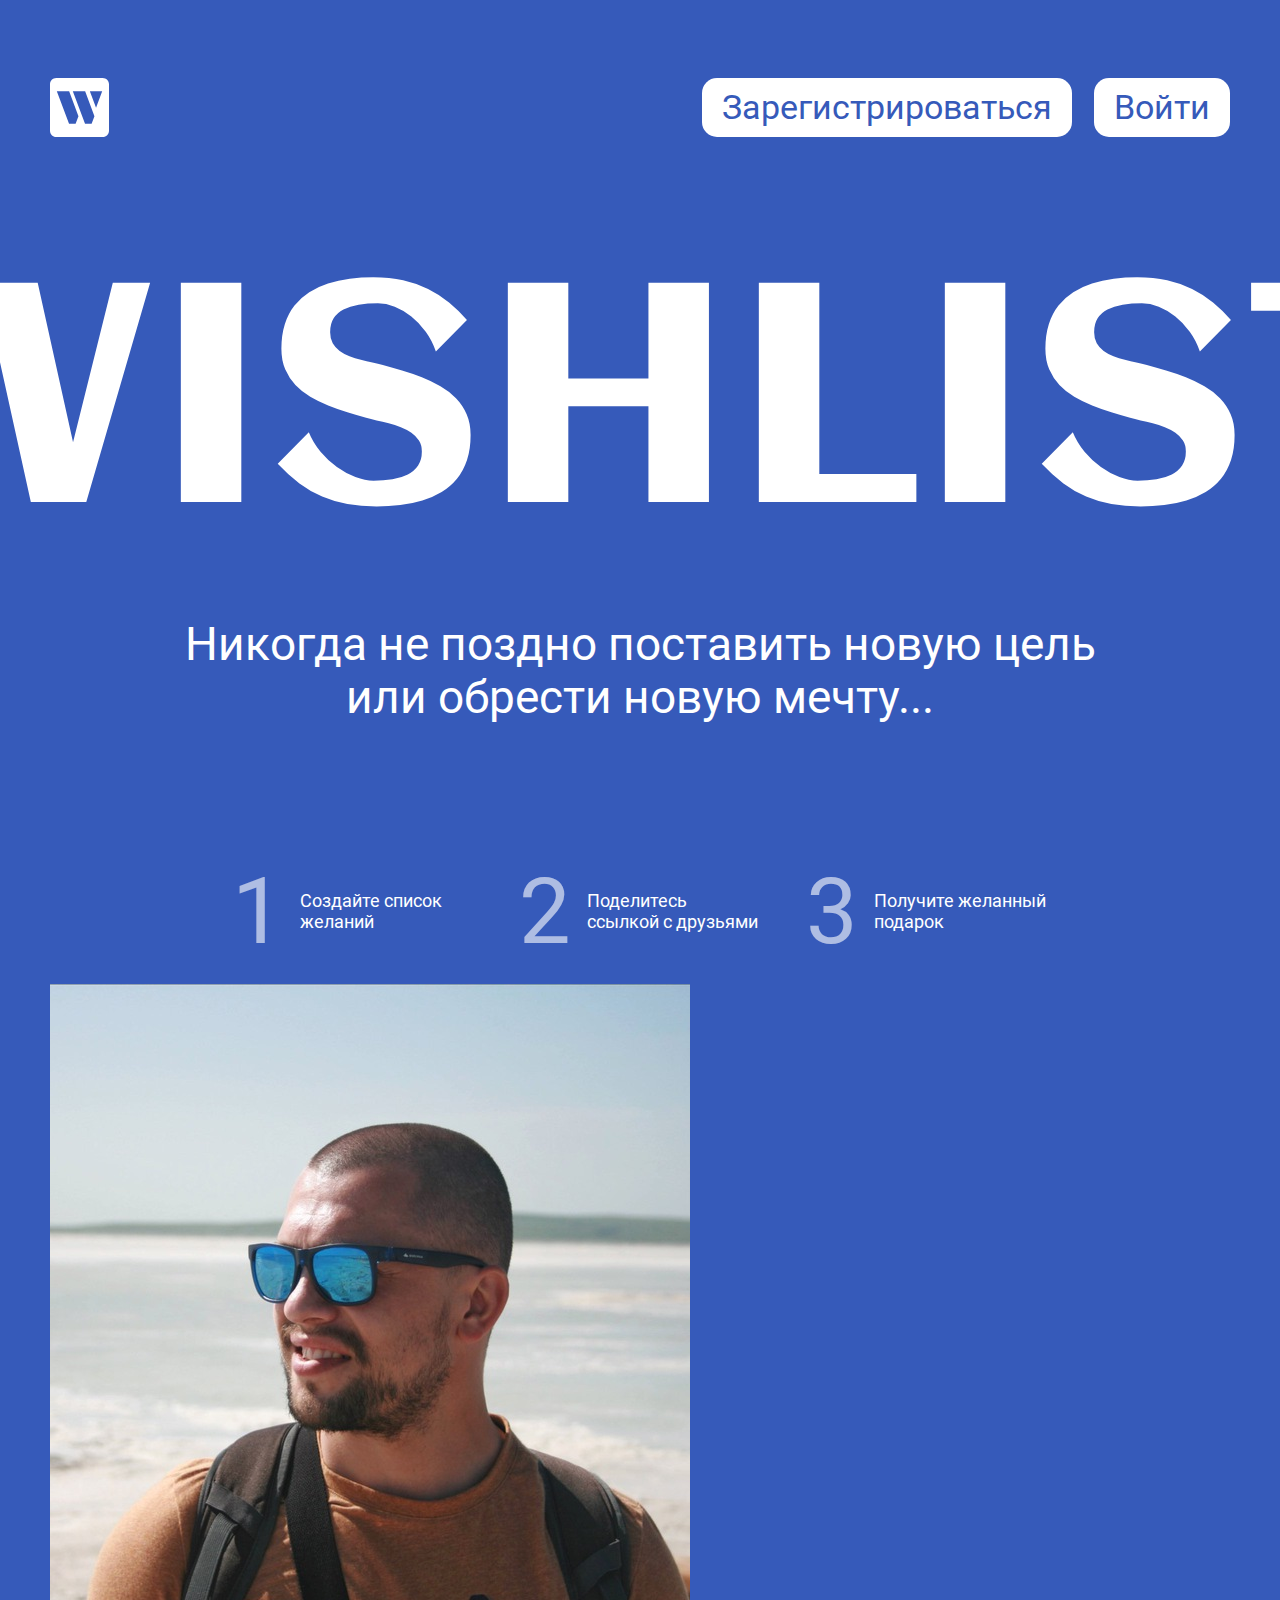
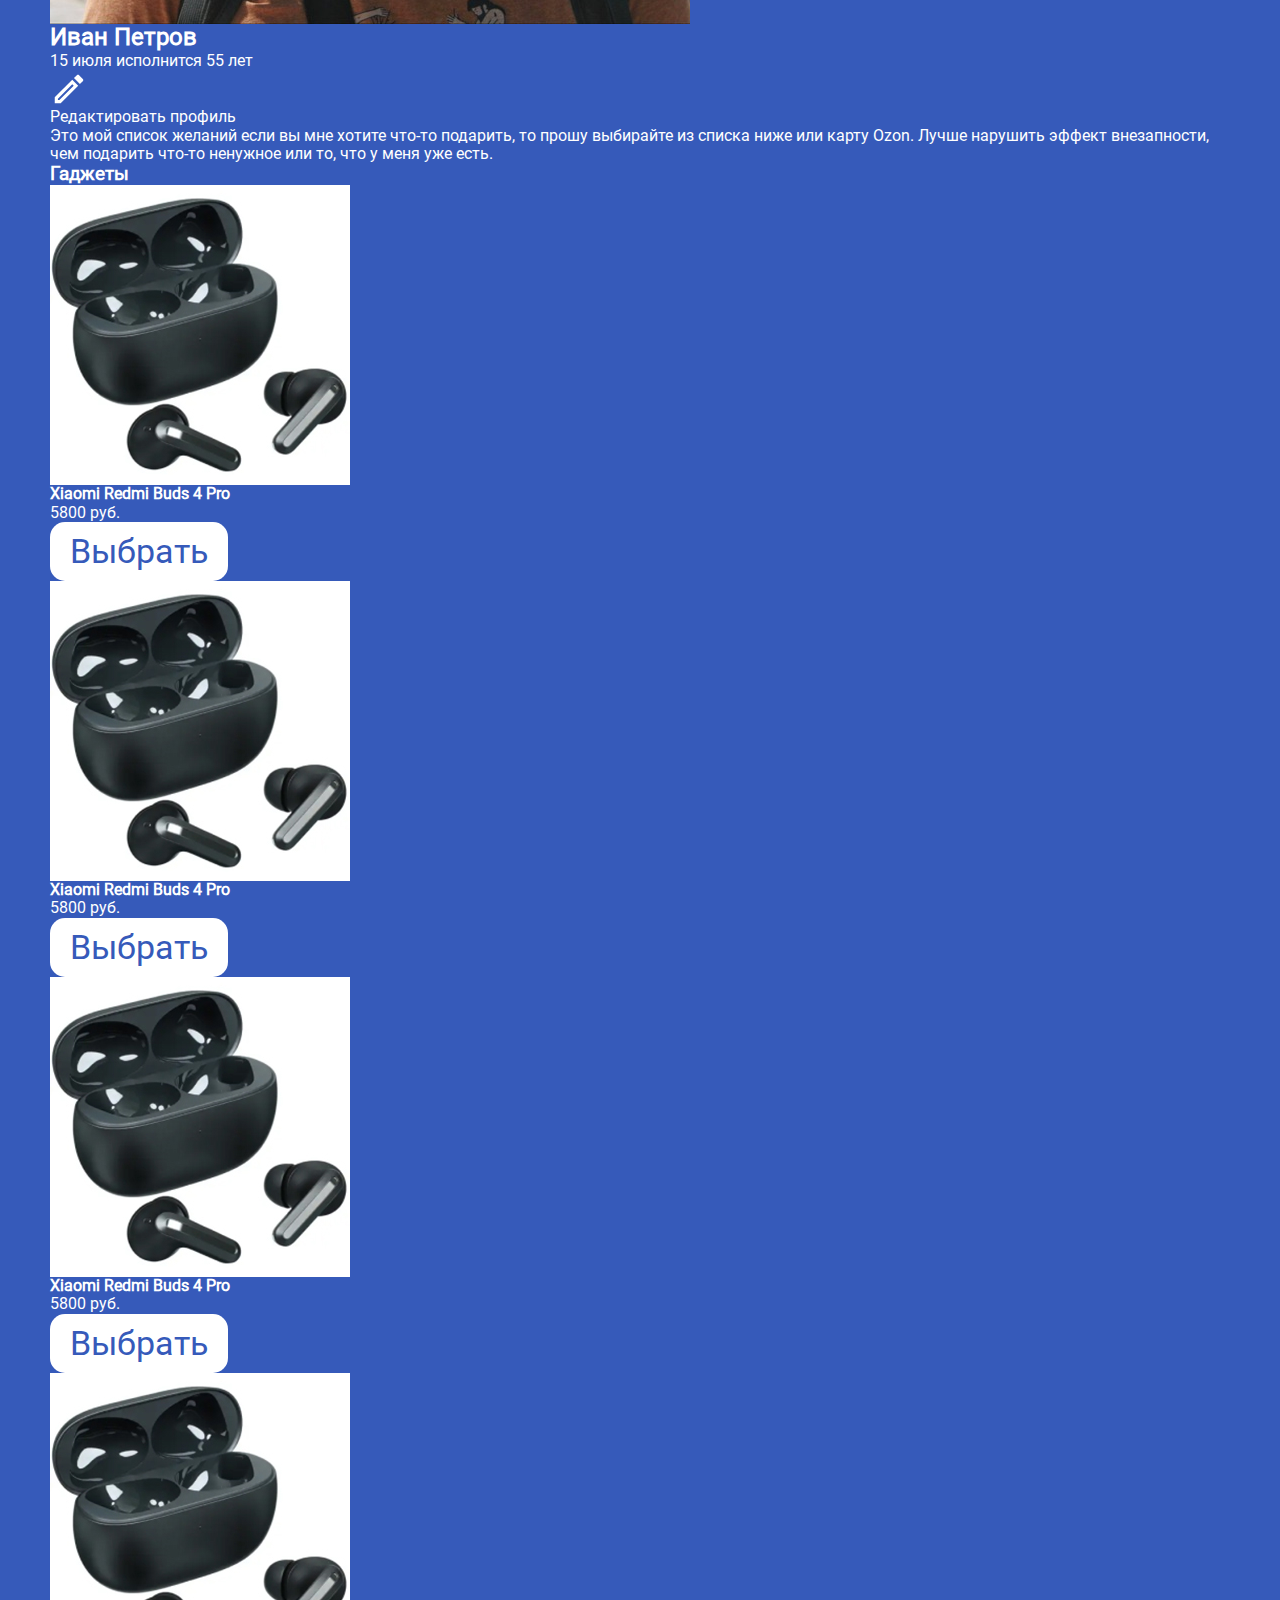
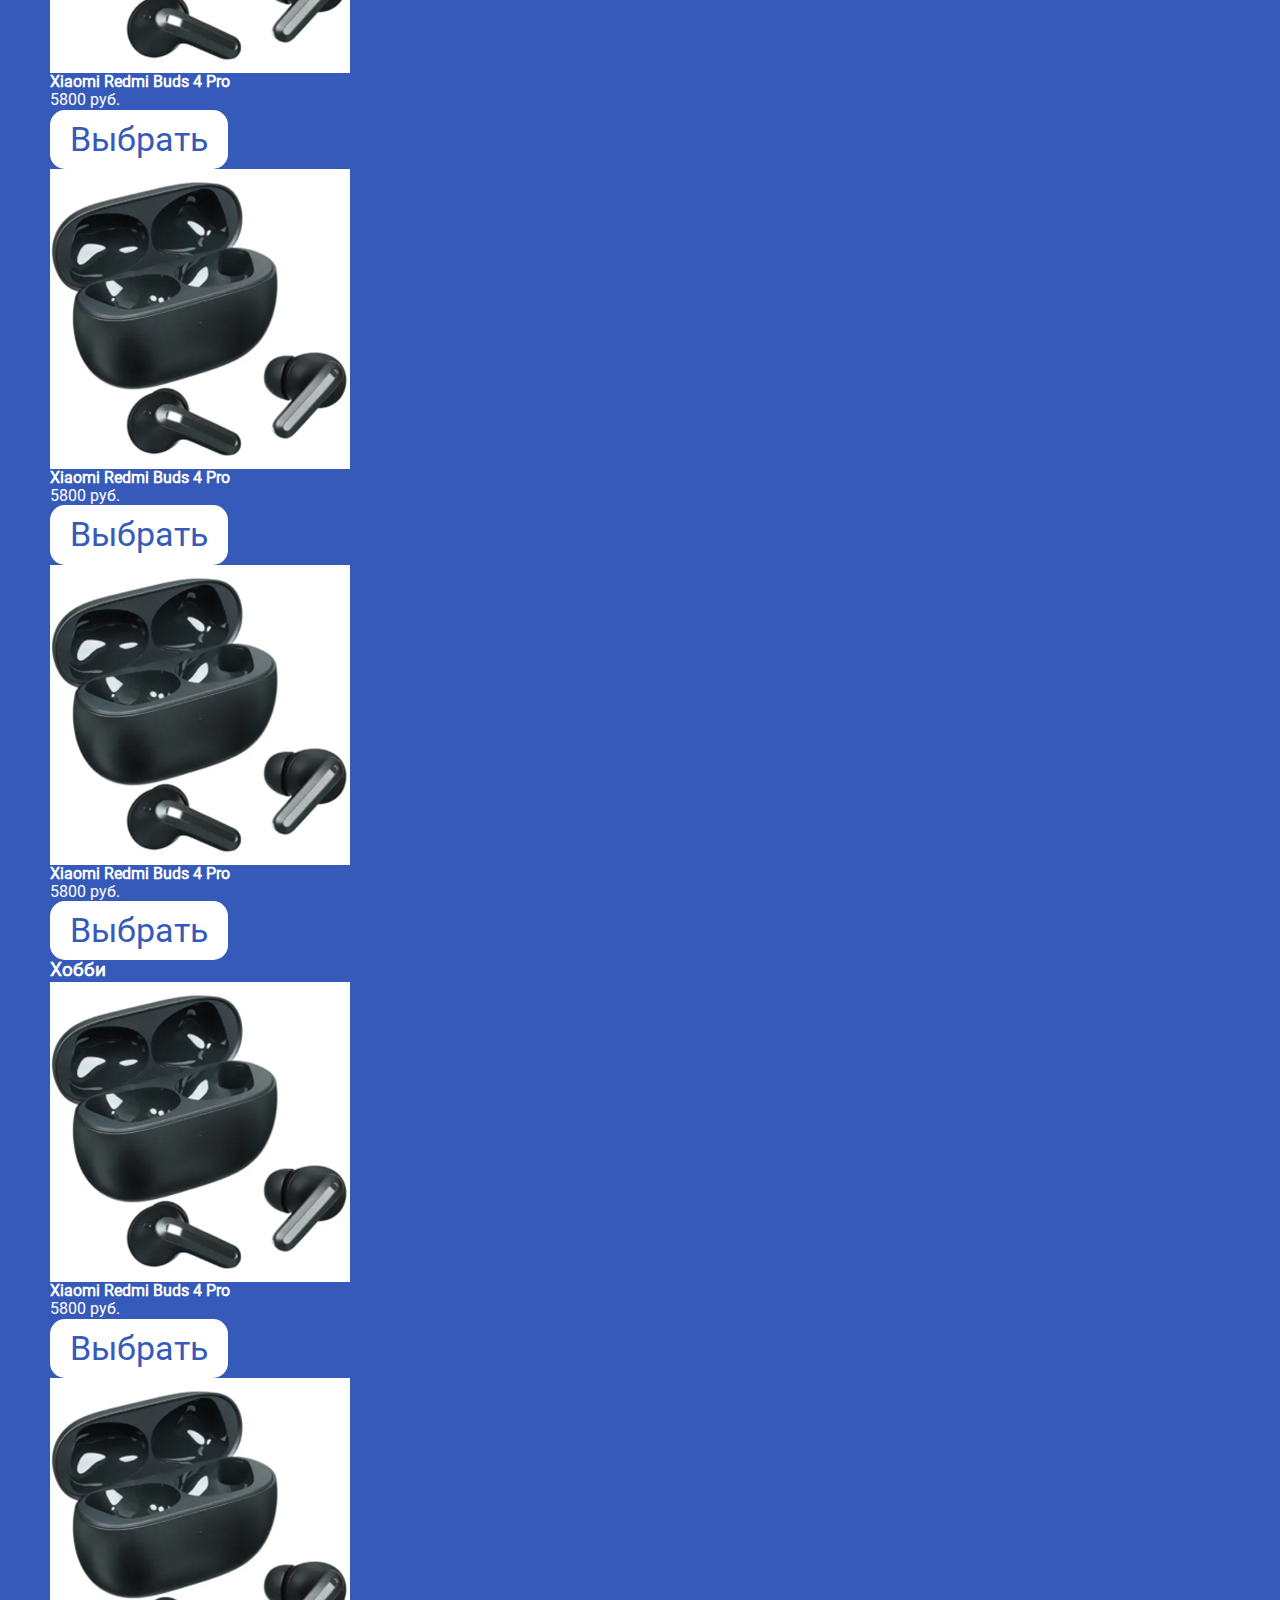
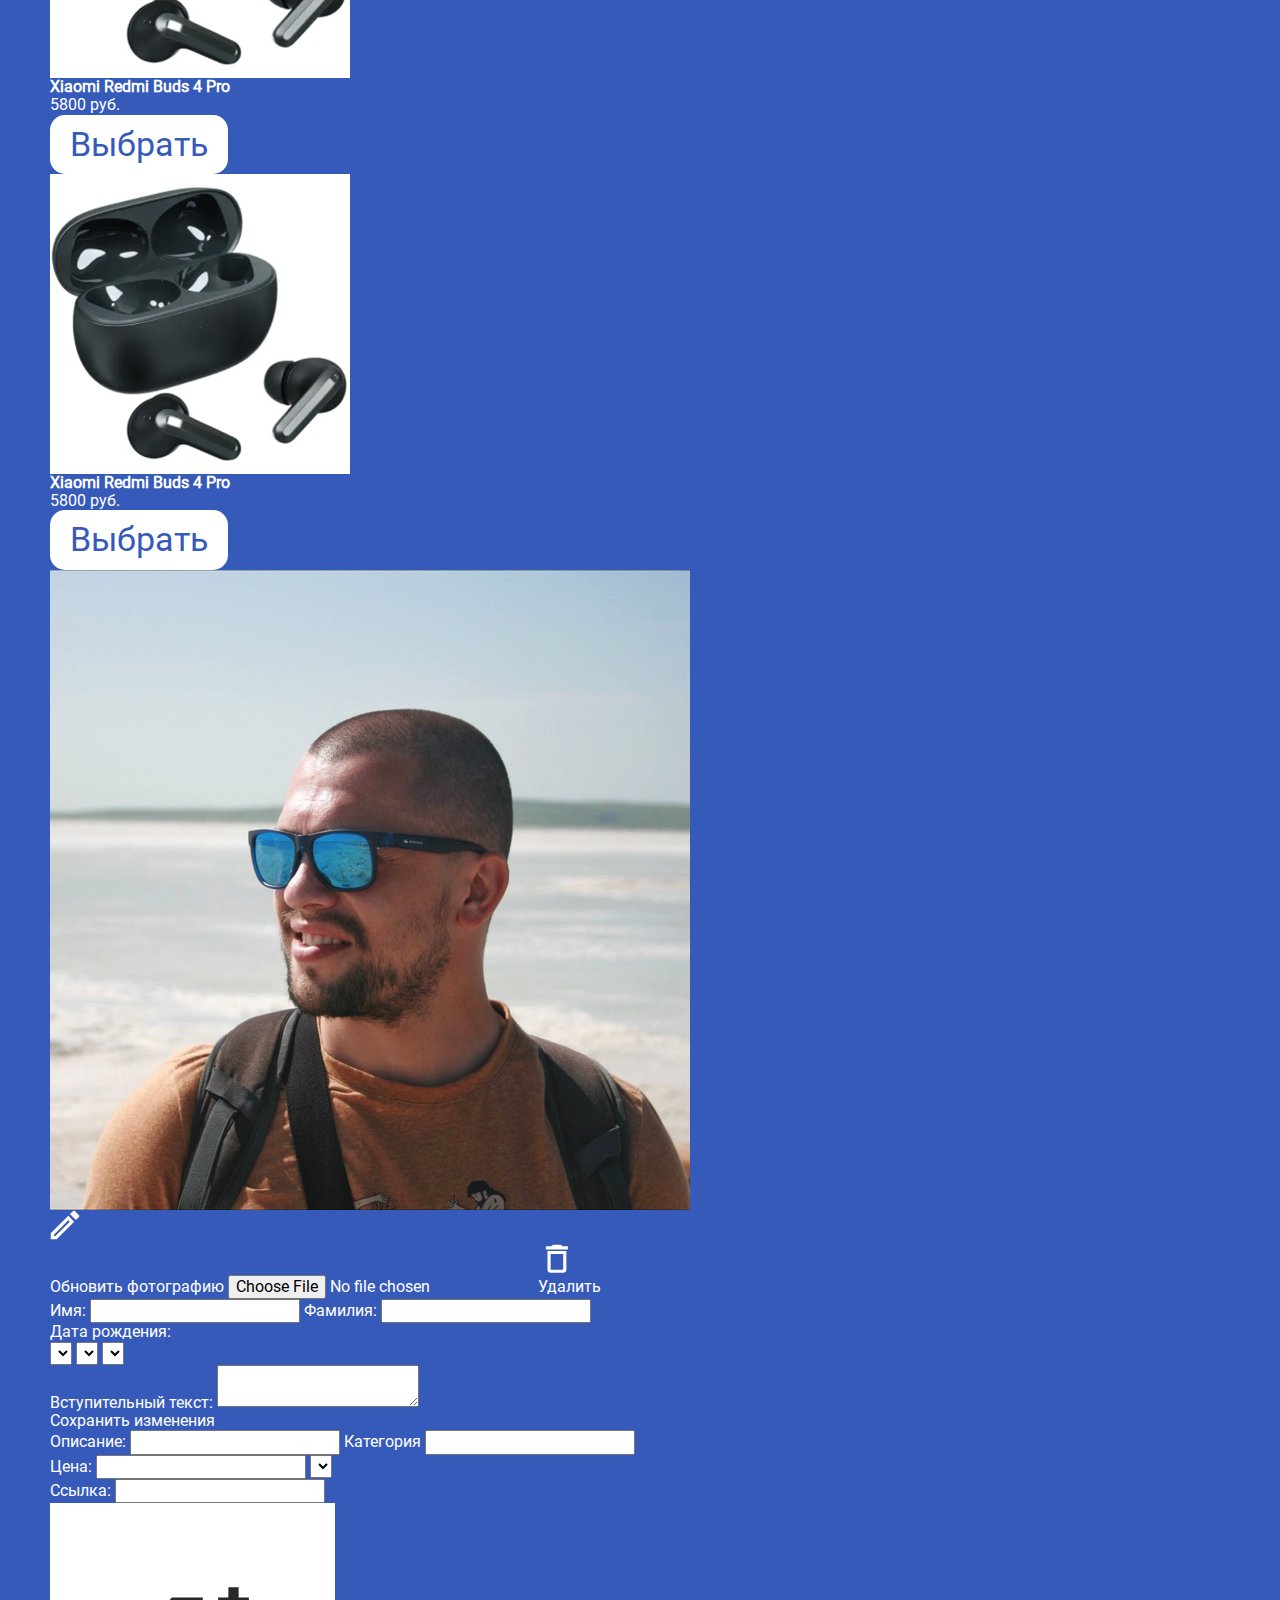
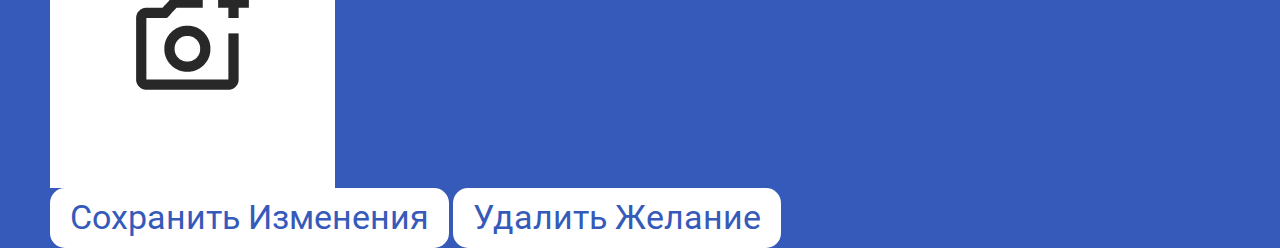
==== index.html @ 5f2e8d3e "написал верстку, подключил начальные стили" ====
<!DOCTYPE html>
<html lang="ru">

<head>
  <meta charset="UTF-8">
  <meta http-equiv="X-UA-Compatible" content="IE=edge">
  <meta name="viewport" content="width=device-width, initial-scale=1.0">
  <link rel="stylesheet" href="style/index.css" >
  <title>Wish List - список желаний</title>
</head>

<body class="page">
  <header class="main-header">
    <div class="container header__container">
      <img src="img/logo.svg" alt="Логотив сервиса Wish List в виде буквы W" class="main-logo">

      <nav class="header__nav nav">
        <button class="nav__btn btn">Зарегистрироваться</button>
        <button class="nav__btn btn">Войти</button>
      </nav>

      <button class="header__burger burger">
        <span class="burger__line"></span>
      </button>
    </div>
  </header>

  <main class="app">
    <section class="hero">
      <div class="container hero__container">
        <h1 class="hero__title">WishList</h1>

        <p class="hero__description">Никогда не поздно поставить новую цель или обрести новую мечту...</p>

        <ol class="hero__list-steps steps">
          <li class="steps__item">Создайте список желаний</li>
          <li class="steps__item">Поделитесь ссылкой с&nbsp;друзьями</li>
          <li class="steps__item">Получите желанный подарок</li>
        </ol>
      </div>
    </section>

    <section class="wishlist">
      <div class="container">
        <div class="wishlist__profile profile">
          <img src="img/avatar.jpg" alt="Фото профиля" class="profile__avatar">
        </div>

        <div class="profile__content">
          <h2 class="profile__fullname">Иван Петров</h2>

          <p class="profile__birthday">15 июля исполнится 55 лет</p>

          <button class="profile__edit">
            <svg width="38" height="38" viewBox="0 0 38 38" fill="none" xmlns="http://www.w3.org/2000/svg">
              <path
                d="M4.75 33.25H10.6875L28.1992 15.7384L22.2617 9.80086L4.75 27.3125V33.25ZM7.91667 28.6267L22.2617 14.2817L23.7183 15.7384L9.37333 30.0834H7.91667V28.6267ZM29.0858 5.20919C28.9394 5.06241 28.7654 4.94596 28.5738 4.86651C28.3823 4.78705 28.177 4.74615 27.9696 4.74615C27.7622 4.74615 27.5569 4.78705 27.3653 4.86651C27.1738 4.94596 26.9998 5.06241 26.8533 5.20919L23.9558 8.10669L29.8933 14.0442L32.7908 11.1467C32.9376 11.0002 33.0541 10.8262 33.1335 10.6347C33.213 10.4431 33.2539 10.2378 33.2539 10.0304C33.2539 9.82307 33.213 9.61774 33.1335 9.4262C33.0541 9.23466 32.9376 9.06067 32.7908 8.91419L29.0858 5.20919Z"
                fill="white" />
            </svg>
            <span>Редактировать профиль</span>
          </button>
        </div>

        <p class="wishlist__description">
          Это мой список желаний если вы&nbsp;мне хотите что-то подарить, то&nbsp;прошу выбирайте из&nbsp;списка ниже
          или карту Ozon.
          Лучше нарушить эффект внезапности, чем подарить что-то ненужное или&nbsp;то, что у&nbsp;меня уже есть.
        </p>

        <ul class="wishlist__categories categories">
          <li class="categories__item">
            <h3 class="categoties__title">Гаджеты</h3>

            <ul class="wishlist__items">
              <li class="item">
                <img src="img/buds.jpg" alt="Xiaomi Redmi Buds 4 Pro" class="item__img">
                <h4 class="item__title">Xiaomi Redmi Buds 4 Pro</h4>
                <p class="item__price">5800 руб.</p>
                <button class="item__btn btn btn_castling">Выбрать</button>
              </li>
              <li class="item">
                <img src="img/buds.jpg" alt="Xiaomi Redmi Buds 4 Pro" class="item__img">
                <h4 class="item__title">Xiaomi Redmi Buds 4 Pro</h4>
                <p class="item__price">5800 руб.</p>
                <button class="item__btn btn btn_castling">Выбрать</button>
              </li>
              <li class="item">
                <img src="img/buds.jpg" alt="Xiaomi Redmi Buds 4 Pro" class="item__img">
                <h4 class="item__title">Xiaomi Redmi Buds 4 Pro</h4>
                <p class="item__price">5800 руб.</p>
                <button class="item__btn btn btn_castling">Выбрать</button>
              </li>
              <li class="item">
                <img src="img/buds.jpg" alt="Xiaomi Redmi Buds 4 Pro" class="item__img">
                <h4 class="item__title">Xiaomi Redmi Buds 4 Pro</h4>
                <p class="item__price">5800 руб.</p>
                <button class="item__btn btn btn_castling">Выбрать</button>
              </li>
              <li class="item">
                <img src="img/buds.jpg" alt="Xiaomi Redmi Buds 4 Pro" class="item__img">
                <h4 class="item__title">Xiaomi Redmi Buds 4 Pro</h4>
                <p class="item__price">5800 руб.</p>
                <button class="item__btn btn btn_castling">Выбрать</button>
              </li>
              <li class="item">
                <img src="img/buds.jpg" alt="Xiaomi Redmi Buds 4 Pro" class="item__img">
                <h4 class="item__title">Xiaomi Redmi Buds 4 Pro</h4>
                <p class="item__price">5800 руб.</p>
                <button class="item__btn btn btn_castling">Выбрать</button>
              </li>
            </ul>
          </li>
          <li class="categories__item">
            <h3 class="categoties__title">Хобби</h3>

            <ul class="wishlist__items">
              <li class="item">
                <img src="img/buds.jpg" alt="Xiaomi Redmi Buds 4 Pro" class="item__img">
                <h4 class="item__title">Xiaomi Redmi Buds 4 Pro</h4>
                <p class="item__price">5800 руб.</p>
                <button class="item__btn btn btn_castling">Выбрать</button>
              </li>
              <li class="item">
                <img src="img/buds.jpg" alt="Xiaomi Redmi Buds 4 Pro" class="item__img">
                <h4 class="item__title">Xiaomi Redmi Buds 4 Pro</h4>
                <p class="item__price">5800 руб.</p>
                <button class="item__btn btn btn_castling">Выбрать</button>
              </li>
              <li class="item">
                <img src="img/buds.jpg" alt="Xiaomi Redmi Buds 4 Pro" class="item__img">
                <h4 class="item__title">Xiaomi Redmi Buds 4 Pro</h4>
                <p class="item__price">5800 руб.</p>
                <button class="item__btn btn btn_castling">Выбрать</button>
              </li>
            </ul>
          </li>
        </ul>
      </div>
    </section>

    <section class="edit edit_profile">
      <div class="container">
        <form class="edit__form">
          <fieldset class="edit__avatar">
            <img src="img/avatar.jpg" alt="" class="edit__avatar-img">

            <div class="edit__avatar-load">
              <label for="avatar-load" class="edit__label-avatar">
                <svg width="30" height="30" viewBox="0 0 30 30" fill="none" xmlns="http://www.w3.org/2000/svg">
                  <path
                    d="M0.75 29.25H6.6875L24.1992 11.7384L18.2617 5.80086L0.75 23.3125V29.25ZM3.91667 24.6267L18.2617 10.2817L19.7183 11.7384L5.37333 26.0834H3.91667V24.6267ZM25.0858 1.20919C24.9394 1.06241 24.7654 0.94596 24.5738 0.866506C24.3823 0.787052 24.177 0.746155 23.9696 0.746155C23.7622 0.746155 23.5569 0.787052 23.3653 0.866506C23.1738 0.94596 22.9998 1.06241 22.8533 1.20919L19.9558 4.10669L25.8933 10.0442L28.7908 7.14669C28.9376 7.00021 29.0541 6.82622 29.1335 6.63468C29.213 6.44314 29.2539 6.23781 29.2539 6.03044C29.2539 5.82307 29.213 5.61774 29.1335 5.4262C29.0541 5.23466 28.9376 5.06067 28.7908 4.91419L25.0858 1.20919Z"
                    fill="white" />
                </svg>
                <span>Обновить фотографию</span>
              </label>
              <input type="file" accept="image/jpeg, image/png" class="edit__input-file edit__input-file_avatar">
              <button class="edit__avatar-delete">
                <svg width="38" height="38" viewBox="0 0 38 38" fill="none" xmlns="http://www.w3.org/2000/svg">
                  <path
                    d="M9.48842 29.6389C9.48842 31.35 10.9027 32.75 12.6313 32.75H25.2027C26.9313 32.75 28.3456 31.35 28.3456 29.6389V10.9722H9.48842V29.6389ZM12.6313 14.0833H25.2027V29.6389H12.6313V14.0833ZM24.417 6.30556L22.8456 4.75H14.9884L13.417 6.30556H7.91699V9.41667H29.917V6.30556H24.417Z"
                    fill="white" />
                </svg>
                <span>Удалить</span>
              </button>
            </div>
          </fieldset>

          <fieldset class="edit__name">
            <label class="edit__label">
              <span class="edit__label-text">Имя:</span>
              <input type="text" class="edit__input" name="name">
            </label>

            <label class="edit__label">
              <span class="edit__label-text">Фамилия:</span>
              <input type="text" class="edit__input" name="surname">
            </label>
          </fieldset>

          <fieldset class="edit__birthdate">
            <legend class="edit__label">Дата рождения:</legend>

            <label class="edit__label">
              <select type="text" class="edit__select" name="day"></select>
            </label>

            <label class="edit__label">
              <select type="text" class="edit__select" name="month"></select>
            </label>

            <label class="edit__label">
              <select type="text" class="edit__select" name="year"></select>
            </label>
          </fieldset>

          <fieldset class="edit__description">
            <label class="edit__label" for="description">Вступительный текст:</label>
            <textarea class="edit__desc-input" name="description"></textarea>
          </fieldset>

          <button class="edit__submit-btn">Сохранить изменения</button>
        </form>
      </div>
    </section>

    <section class="edit edit_wish">
      <div class="container">
        <form class="edit__form">
          <fieldset class="edit__wish">
            <label class="edit__label">
              <span class="edit__label-text">Описание:</span>
              <input type="text" class="edit__input" name="title">
            </label>

            <label class="edit__label">
              <span class="edit__label-text">Категория</span>
              <input type="text" class="edit__input" name="category">
            </label>

            <div class="edit__wish-price">
              <label class="edit__label">
                <span class="edit__label-text">Цена:</span>
                <input type="text" class="edit__input" name="price">
              </label>
  
              <label class="edit__label-select">
                <select name="currency" class="edit__select edit__select_currency"></select>
              </label>
            </div>

            <label class="edit__label">
              <span class="edit__label-text">Ссылка:</span>
              <input type="text" class="edit__input" name="link">
            </label>
          </fieldset>

          <fieldset class="edit__wish-photo">
            <label class="edit__label-photo">
              <img src="img/no-photo.jpg" alt="" class="edit__wish-image">
            </label>
          </fieldset>

          <button class="edit__submit-btn btn">Сохранить изменения</button>
          <button class="edit__delete-btn btn">Удалить желание</button>
        </form>
      </div>

    </section>
  </main>
</body>

</html>
---- style/index.css ----
@import 'normalize.css';
@import 'fonts.css';
@import 'style.css';
@import 'header.css';
@import 'nav.css';
@import 'burger.css';
@import 'hero.css';
@import 'steps.css';
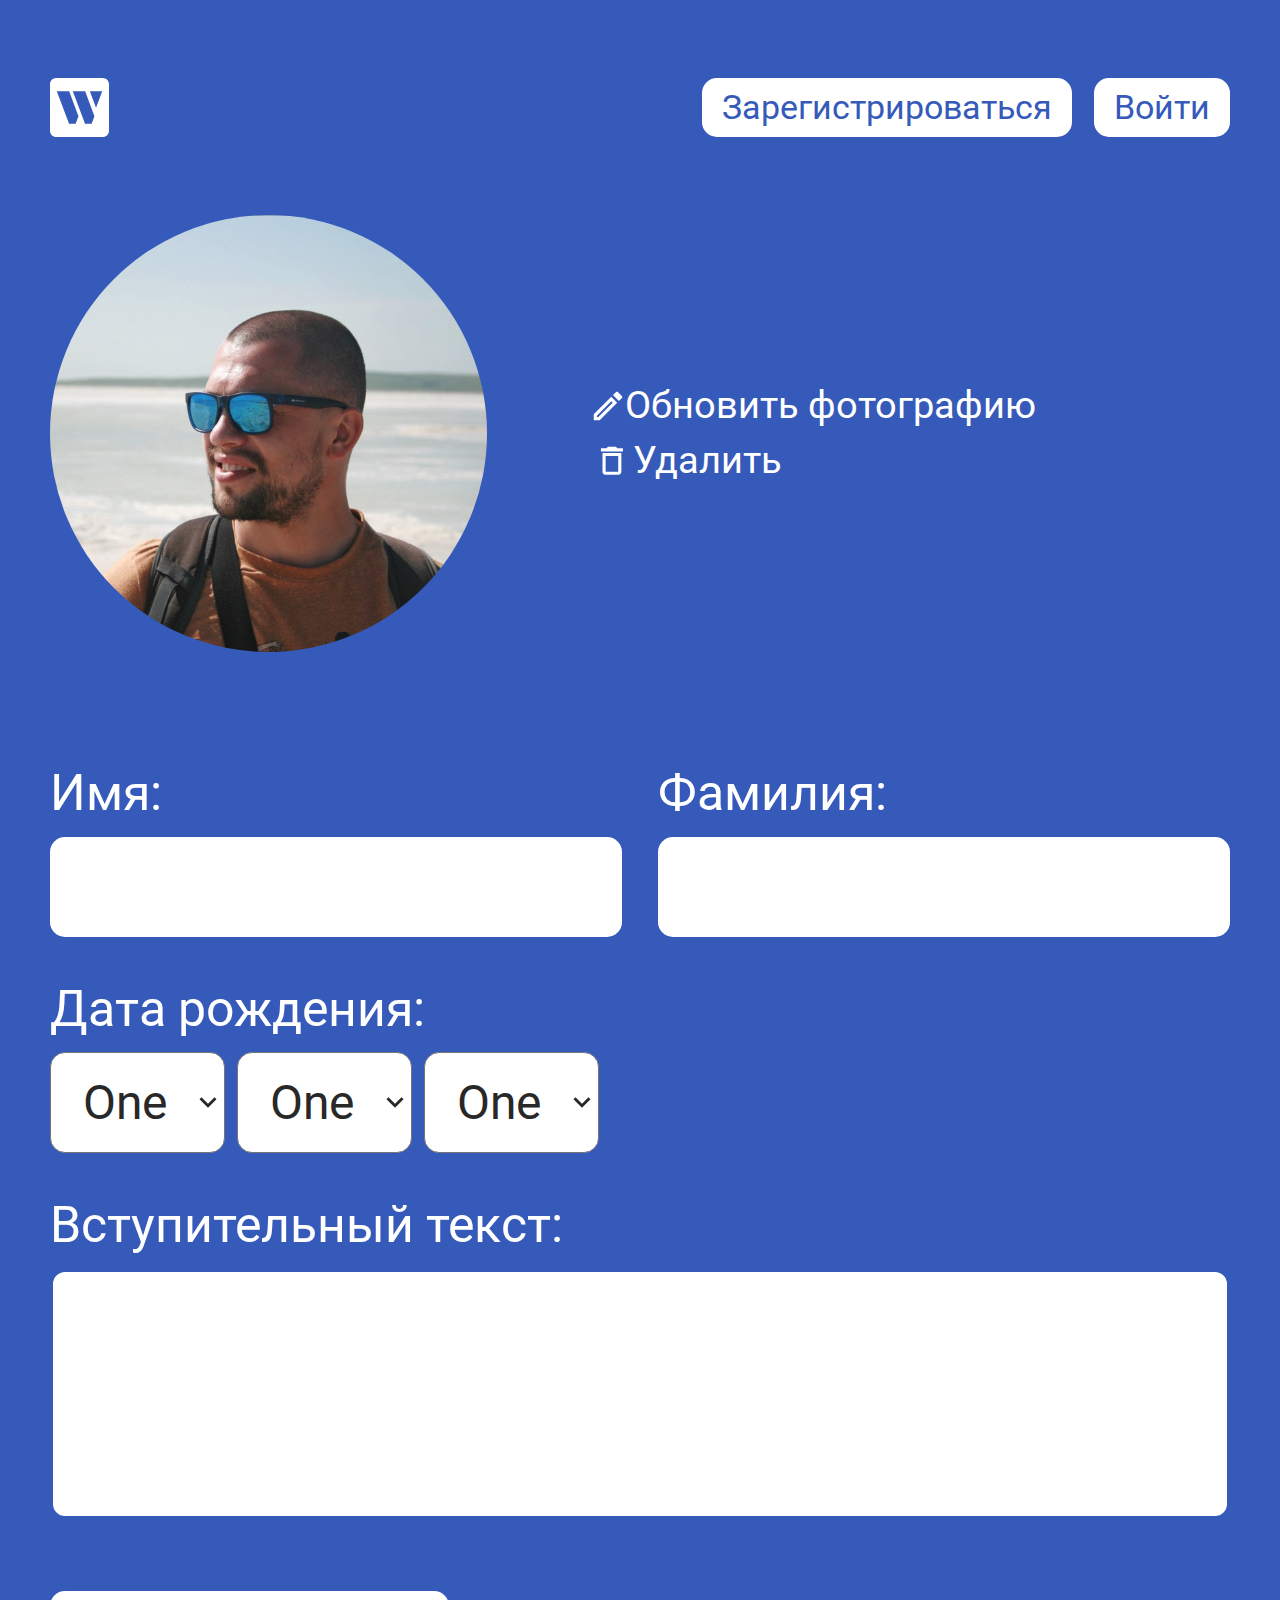
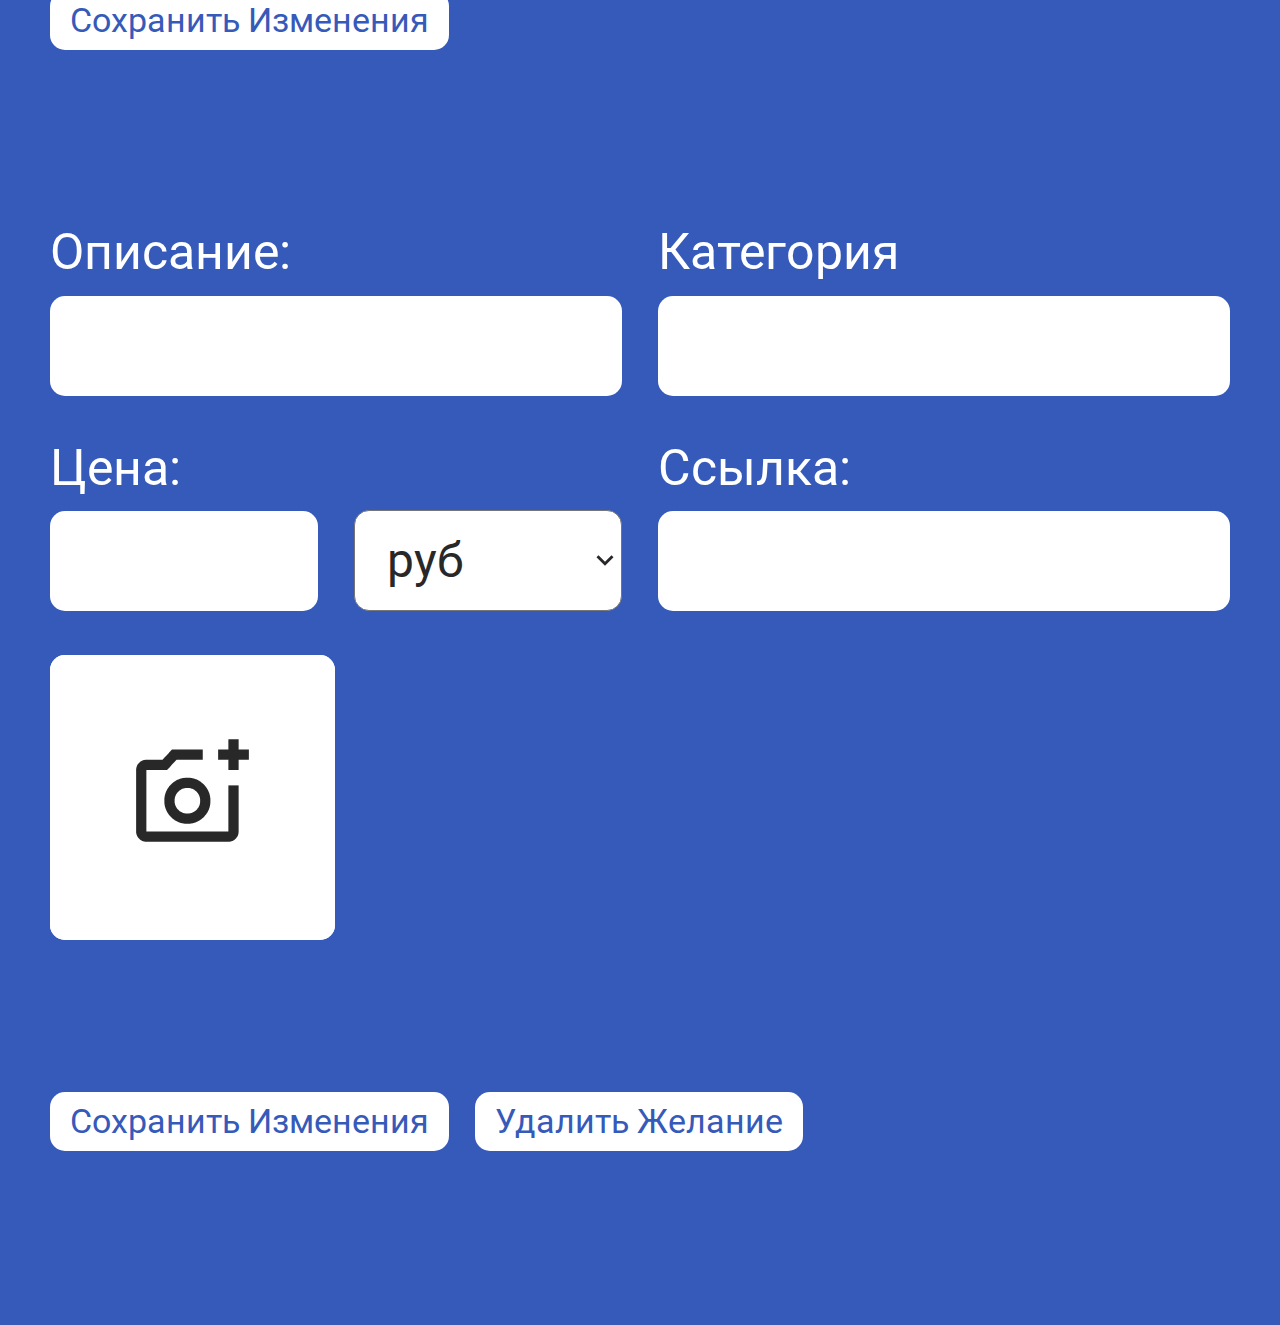
==== commit 58b9b7f1: "написал основные стили для страницы" ====
--- a/index.html
+++ b/index.html
@@ -5,7 +5,7 @@
   <meta charset="UTF-8">
   <meta http-equiv="X-UA-Compatible" content="IE=edge">
   <meta name="viewport" content="width=device-width, initial-scale=1.0">
-  <link rel="stylesheet" href="style/index.css" >
+  <link rel="stylesheet" href="style/index.css">
   <title>Wish List - список желаний</title>
 </head>
 
@@ -44,21 +44,21 @@
       <div class="container">
         <div class="wishlist__profile profile">
           <img src="img/avatar.jpg" alt="Фото профиля" class="profile__avatar">
-        </div>
-
-        <div class="profile__content">
-          <h2 class="profile__fullname">Иван Петров</h2>
-
-          <p class="profile__birthday">15 июля исполнится 55 лет</p>
-
-          <button class="profile__edit">
-            <svg width="38" height="38" viewBox="0 0 38 38" fill="none" xmlns="http://www.w3.org/2000/svg">
-              <path
-                d="M4.75 33.25H10.6875L28.1992 15.7384L22.2617 9.80086L4.75 27.3125V33.25ZM7.91667 28.6267L22.2617 14.2817L23.7183 15.7384L9.37333 30.0834H7.91667V28.6267ZM29.0858 5.20919C28.9394 5.06241 28.7654 4.94596 28.5738 4.86651C28.3823 4.78705 28.177 4.74615 27.9696 4.74615C27.7622 4.74615 27.5569 4.78705 27.3653 4.86651C27.1738 4.94596 26.9998 5.06241 26.8533 5.20919L23.9558 8.10669L29.8933 14.0442L32.7908 11.1467C32.9376 11.0002 33.0541 10.8262 33.1335 10.6347C33.213 10.4431 33.2539 10.2378 33.2539 10.0304C33.2539 9.82307 33.213 9.61774 33.1335 9.4262C33.0541 9.23466 32.9376 9.06067 32.7908 8.91419L29.0858 5.20919Z"
-                fill="white" />
-            </svg>
-            <span>Редактировать профиль</span>
-          </button>
+          <div class="profile__content">
+            <h2 class="profile__fullname">Иван Петров</h2>
+
+            <p class="profile__birthday">15 июля исполнится 55 лет</p>
+
+            <button class="profile__edit">
+              <svg class="profile__edit-icon" width="38" height="38" viewBox="0 0 38 38" fill="none"
+                xmlns="http://www.w3.org/2000/svg">
+                <path
+                  d="M4.75 33.25H10.6875L28.1992 15.7384L22.2617 9.80086L4.75 27.3125V33.25ZM7.91667 28.6267L22.2617 14.2817L23.7183 15.7384L9.37333 30.0834H7.91667V28.6267ZM29.0858 5.20919C28.9394 5.06241 28.7654 4.94596 28.5738 4.86651C28.3823 4.78705 28.177 4.74615 27.9696 4.74615C27.7622 4.74615 27.5569 4.78705 27.3653 4.86651C27.1738 4.94596 26.9998 5.06241 26.8533 5.20919L23.9558 8.10669L29.8933 14.0442L32.7908 11.1467C32.9376 11.0002 33.0541 10.8262 33.1335 10.6347C33.213 10.4431 33.2539 10.2378 33.2539 10.0304C33.2539 9.82307 33.213 9.61774 33.1335 9.4262C33.0541 9.23466 32.9376 9.06067 32.7908 8.91419L29.0858 5.20919Z"
+                  fill="white" />
+              </svg>
+              <span>Редактировать профиль</span>
+            </button>
+          </div>
         </div>
 
         <p class="wishlist__description">
@@ -178,27 +178,36 @@
           </fieldset>
 
           <fieldset class="edit__birthdate">
-            <legend class="edit__label">Дата рождения:</legend>
-
-            <label class="edit__label">
-              <select type="text" class="edit__select" name="day"></select>
-            </label>
-
-            <label class="edit__label">
-              <select type="text" class="edit__select" name="month"></select>
-            </label>
-
-            <label class="edit__label">
-              <select type="text" class="edit__select" name="year"></select>
+            <legend class="edit__label-text">Дата рождения:</legend>
+
+            <label class="edit__label edit__label_select">
+              <select type="text" class="edit__select" name="day">
+                <option value="1">One</option>
+                <option value="2">Two</option>
+              </select>
+            </label>
+
+            <label class="edit__label edit__label_select">
+              <select type="text" class="edit__select" name="month">
+                <option value="1">One</option>
+                <option value="2">Two</option>
+              </select>
+            </label>
+
+            <label class="edit__label edit__label_select">
+              <select type="text" class="edit__select" name="year">
+                <option value="1">One</option>
+                <option value="2">Two</option>
+              </select>
             </label>
           </fieldset>
 
           <fieldset class="edit__description">
-            <label class="edit__label" for="description">Вступительный текст:</label>
+            <label class="edit__label-text" for="description">Вступительный текст:</label>
             <textarea class="edit__desc-input" name="description"></textarea>
           </fieldset>
 
-          <button class="edit__submit-btn">Сохранить изменения</button>
+          <button class="edit__submit-btn btn">Сохранить изменения</button>
         </form>
       </div>
     </section>
@@ -217,14 +226,16 @@
               <input type="text" class="edit__input" name="category">
             </label>
 
-            <div class="edit__wish-price">
-              <label class="edit__label">
+            <div class="edit__label edit__wish-price">
+              <label class="edit__label-price">
                 <span class="edit__label-text">Цена:</span>
                 <input type="text" class="edit__input" name="price">
               </label>
-  
-              <label class="edit__label-select">
-                <select name="currency" class="edit__select edit__select_currency"></select>
+
+              <label class="edit__label_select edit__label-price">
+                <select name="currency" class="edit__select edit__select_currency">
+                  <option value="rub">руб</option>
+                </select>
               </label>
             </div>
 
@@ -237,7 +248,18 @@
           <fieldset class="edit__wish-photo">
             <label class="edit__label-photo">
               <img src="img/no-photo.jpg" alt="" class="edit__wish-image">
-            </label>
+              <input type="file" class="edit__input-file edit__input-file--wish" accept="image/jpeg, image/png">
+            </label>
+            <button class="edit__wish-delete">
+              <svg width="50" height="50" viewBox="0 0 50 50" fill="none" xmlns="http://www.w3.org/2000/svg">
+                <path
+                  d="M20.8961 18.6875C20.5999 18.4115 20.2081 18.2612 19.8033 18.2684C19.3985 18.2755 19.0123 18.4395 18.726 18.7258C18.4398 19.0121 18.2758 19.3983 18.2686 19.8031C18.2615 20.2079 18.4117 20.5996 18.6877 20.8958L22.7919 25L18.6877 29.1042C18.5342 29.2472 18.4111 29.4197 18.3257 29.6114C18.2403 29.803 18.1944 30.0099 18.1907 30.2197C18.187 30.4295 18.2256 30.6379 18.3042 30.8325C18.3827 31.027 18.4997 31.2038 18.6481 31.3522C18.7964 31.5005 18.9732 31.6175 19.1677 31.6961C19.3623 31.7747 19.5707 31.8133 19.7805 31.8096C19.9903 31.8059 20.1972 31.7599 20.3889 31.6745C20.5805 31.5891 20.753 31.466 20.8961 31.3125L25.0002 27.2083L29.1044 31.3125C29.4006 31.5885 29.7924 31.7388 30.1972 31.7316C30.602 31.7245 30.9882 31.5605 31.2745 31.2742C31.5607 30.9879 31.7247 30.6017 31.7319 30.1969C31.739 29.7921 31.5887 29.4004 31.3127 29.1042L27.2086 25L31.3127 20.8958C31.4663 20.7528 31.5894 20.5803 31.6748 20.3886C31.7602 20.197 31.8061 19.99 31.8098 19.7802C31.8135 19.5705 31.7749 19.3621 31.6963 19.1675C31.6177 18.9729 31.5008 18.7962 31.3524 18.6478C31.204 18.4995 31.0273 18.3825 30.8327 18.3039C30.6382 18.2253 30.4298 18.1867 30.22 18.1904C30.0102 18.1941 29.8033 18.2401 29.6116 18.3255C29.42 18.4109 29.2475 18.534 29.1044 18.6875L25.0002 22.7917L20.8961 18.6875Z"
+                  fill="#365ABA" />
+                <path fill-rule="evenodd" clip-rule="evenodd"
+                  d="M25.1191 2.60419H24.8816C20.0712 2.60419 16.3024 2.60419 13.3607 3.00002C10.3524 3.40419 7.97741 4.25002 6.11283 6.11252C4.24824 7.9771 3.40449 10.3521 3.00033 13.3625C2.60449 16.3021 2.60449 20.0709 2.60449 24.8813V25.1188C2.60449 29.9292 2.60449 33.6979 3.00033 36.6396C3.40449 39.6479 4.25033 42.0229 6.11283 43.8875C7.97741 45.7521 10.3524 46.5959 13.3628 47C16.3024 47.3959 20.0712 47.3959 24.8816 47.3959H25.1191C29.9295 47.3959 33.6982 47.3959 36.6399 47C39.6482 46.5959 42.0232 45.75 43.8878 43.8875C45.7524 42.0229 46.5962 39.6479 47.0003 36.6375C47.3962 33.6979 47.3962 29.9292 47.3962 25.1188V24.8813C47.3962 20.0709 47.3962 16.3021 47.0003 13.3604C46.5962 10.3521 45.7503 7.9771 43.8878 6.11252C42.0232 4.24794 39.6482 3.40419 36.6378 3.00002C33.6982 2.60419 29.9295 2.60419 25.1191 2.60419ZM8.32324 8.32294C9.51074 7.13544 11.1149 6.45419 13.7795 6.09585C16.4878 5.73335 20.0462 5.72919 25.0003 5.72919C29.9545 5.72919 33.5128 5.73335 36.2212 6.09585C38.8857 6.45419 40.492 7.13752 41.6795 8.32294C42.8649 9.51044 43.5462 11.1146 43.9045 13.7792C44.267 16.4875 44.2712 20.0459 44.2712 25C44.2712 29.9542 44.267 33.5125 43.9045 36.2209C43.5462 38.8854 42.8628 40.4917 41.6774 41.6792C40.4899 42.8646 38.8857 43.5459 36.2212 43.9042C33.5128 44.2667 29.9545 44.2709 25.0003 44.2709C20.0462 44.2709 16.4878 44.2667 13.7795 43.9042C11.1149 43.5459 9.50866 42.8625 8.32116 41.6771C7.13574 40.4896 6.45449 38.8854 6.09616 36.2209C5.73366 33.5125 5.72949 29.9542 5.72949 25C5.72949 20.0459 5.73366 16.4875 6.09616 13.7792C6.45449 11.1146 7.13783 9.51044 8.32324 8.32294Z"
+                  fill="#365ABA" />
+              </svg>
+            </button>
           </fieldset>
 
           <button class="edit__submit-btn btn">Сохранить изменения</button>
--- a/style/index.css
+++ b/style/index.css
@@ -5,4 +5,9 @@
 @import 'nav.css';
 @import 'burger.css';
 @import 'hero.css';
-@import 'steps.css';+@import 'steps.css';
+@import 'wishlist.css';
+@import 'categories.css';
+@import 'profile.css';
+@import 'item.css';
+@import 'edit.css';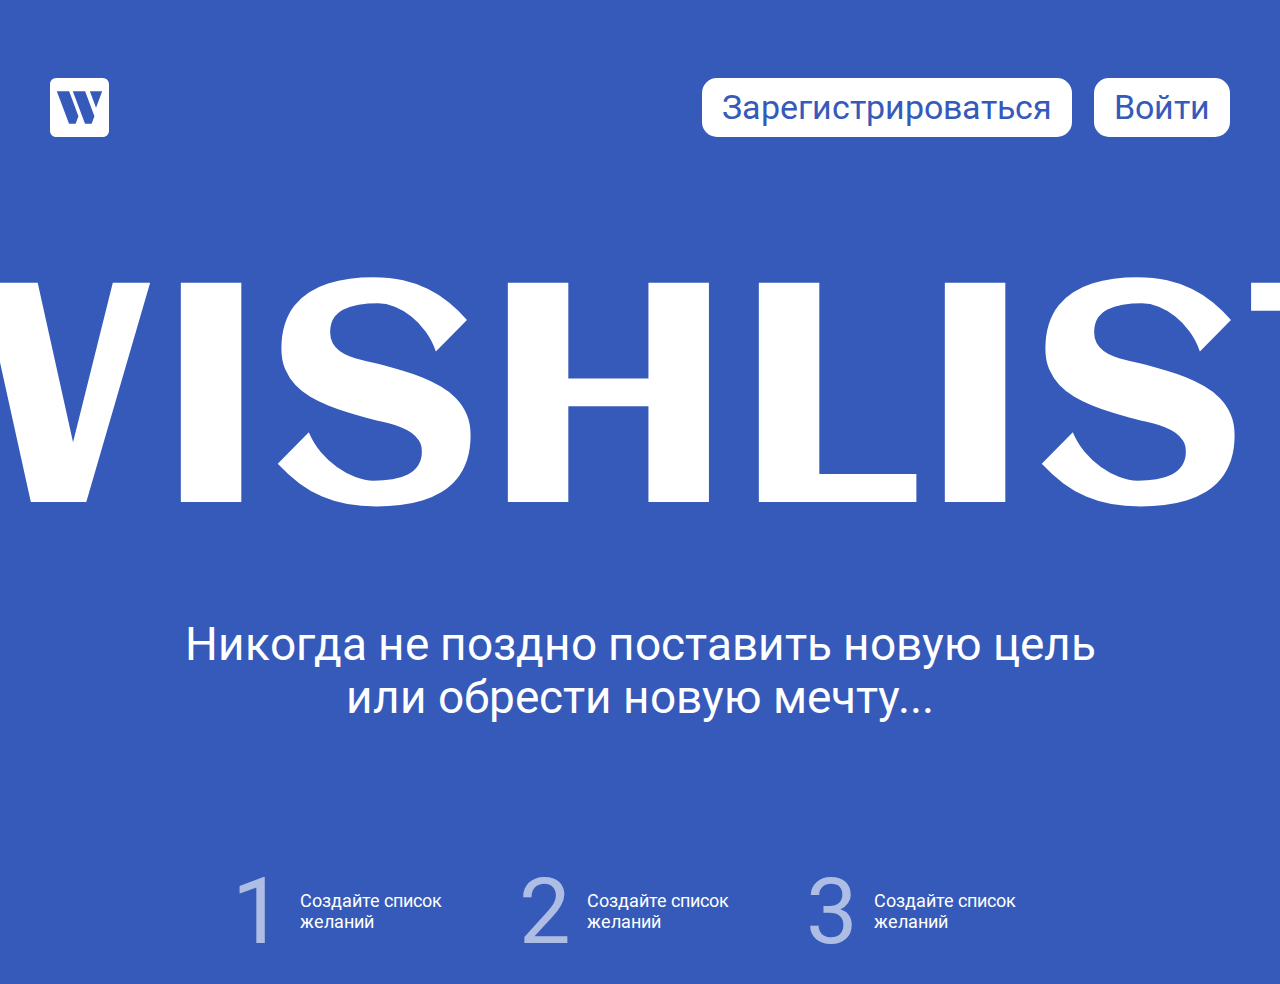
==== commit b628a54a: "написал функцию handleHomePage для генерации контента на домашней странице" ====
--- a/index.html
+++ b/index.html
@@ -7,267 +7,24 @@
   <meta name="viewport" content="width=device-width, initial-scale=1.0">
   <link rel="stylesheet" href="style/index.css">
   <title>Wish List - список желаний</title>
+
+  <script src="scripts/index.js" type="module"></script>
 </head>
 
 <body class="page">
   <header class="main-header">
     <div class="container header__container">
-      <img src="img/logo.svg" alt="Логотив сервиса Wish List в виде буквы W" class="main-logo">
+      <a href="/">
+        <img src="img/logo.svg" alt="Логотив сервиса Wish List в виде буквы W" class="main-logo">
+      </a>
 
       <nav class="header__nav nav">
-        <button class="nav__btn btn">Зарегистрироваться</button>
-        <button class="nav__btn btn">Войти</button>
       </nav>
-
-      <button class="header__burger burger">
-        <span class="burger__line"></span>
-      </button>
     </div>
   </header>
 
   <main class="app">
-    <section class="hero">
-      <div class="container hero__container">
-        <h1 class="hero__title">WishList</h1>
 
-        <p class="hero__description">Никогда не поздно поставить новую цель или обрести новую мечту...</p>
-
-        <ol class="hero__list-steps steps">
-          <li class="steps__item">Создайте список желаний</li>
-          <li class="steps__item">Поделитесь ссылкой с&nbsp;друзьями</li>
-          <li class="steps__item">Получите желанный подарок</li>
-        </ol>
-      </div>
-    </section>
-
-    <section class="wishlist">
-      <div class="container">
-        <div class="wishlist__profile profile">
-          <img src="img/avatar.jpg" alt="Фото профиля" class="profile__avatar">
-          <div class="profile__content">
-            <h2 class="profile__fullname">Иван Петров</h2>
-
-            <p class="profile__birthday">15 июля исполнится 55 лет</p>
-
-            <button class="profile__edit">
-              <svg class="profile__edit-icon" width="38" height="38" viewBox="0 0 38 38" fill="none"
-                xmlns="http://www.w3.org/2000/svg">
-                <path
-                  d="M4.75 33.25H10.6875L28.1992 15.7384L22.2617 9.80086L4.75 27.3125V33.25ZM7.91667 28.6267L22.2617 14.2817L23.7183 15.7384L9.37333 30.0834H7.91667V28.6267ZM29.0858 5.20919C28.9394 5.06241 28.7654 4.94596 28.5738 4.86651C28.3823 4.78705 28.177 4.74615 27.9696 4.74615C27.7622 4.74615 27.5569 4.78705 27.3653 4.86651C27.1738 4.94596 26.9998 5.06241 26.8533 5.20919L23.9558 8.10669L29.8933 14.0442L32.7908 11.1467C32.9376 11.0002 33.0541 10.8262 33.1335 10.6347C33.213 10.4431 33.2539 10.2378 33.2539 10.0304C33.2539 9.82307 33.213 9.61774 33.1335 9.4262C33.0541 9.23466 32.9376 9.06067 32.7908 8.91419L29.0858 5.20919Z"
-                  fill="white" />
-              </svg>
-              <span>Редактировать профиль</span>
-            </button>
-          </div>
-        </div>
-
-        <p class="wishlist__description">
-          Это мой список желаний если вы&nbsp;мне хотите что-то подарить, то&nbsp;прошу выбирайте из&nbsp;списка ниже
-          или карту Ozon.
-          Лучше нарушить эффект внезапности, чем подарить что-то ненужное или&nbsp;то, что у&nbsp;меня уже есть.
-        </p>
-
-        <ul class="wishlist__categories categories">
-          <li class="categories__item">
-            <h3 class="categoties__title">Гаджеты</h3>
-
-            <ul class="wishlist__items">
-              <li class="item">
-                <img src="img/buds.jpg" alt="Xiaomi Redmi Buds 4 Pro" class="item__img">
-                <h4 class="item__title">Xiaomi Redmi Buds 4 Pro</h4>
-                <p class="item__price">5800 руб.</p>
-                <button class="item__btn btn btn_castling">Выбрать</button>
-              </li>
-              <li class="item">
-                <img src="img/buds.jpg" alt="Xiaomi Redmi Buds 4 Pro" class="item__img">
-                <h4 class="item__title">Xiaomi Redmi Buds 4 Pro</h4>
-                <p class="item__price">5800 руб.</p>
-                <button class="item__btn btn btn_castling">Выбрать</button>
-              </li>
-              <li class="item">
-                <img src="img/buds.jpg" alt="Xiaomi Redmi Buds 4 Pro" class="item__img">
-                <h4 class="item__title">Xiaomi Redmi Buds 4 Pro</h4>
-                <p class="item__price">5800 руб.</p>
-                <button class="item__btn btn btn_castling">Выбрать</button>
-              </li>
-              <li class="item">
-                <img src="img/buds.jpg" alt="Xiaomi Redmi Buds 4 Pro" class="item__img">
-                <h4 class="item__title">Xiaomi Redmi Buds 4 Pro</h4>
-                <p class="item__price">5800 руб.</p>
-                <button class="item__btn btn btn_castling">Выбрать</button>
-              </li>
-              <li class="item">
-                <img src="img/buds.jpg" alt="Xiaomi Redmi Buds 4 Pro" class="item__img">
-                <h4 class="item__title">Xiaomi Redmi Buds 4 Pro</h4>
-                <p class="item__price">5800 руб.</p>
-                <button class="item__btn btn btn_castling">Выбрать</button>
-              </li>
-              <li class="item">
-                <img src="img/buds.jpg" alt="Xiaomi Redmi Buds 4 Pro" class="item__img">
-                <h4 class="item__title">Xiaomi Redmi Buds 4 Pro</h4>
-                <p class="item__price">5800 руб.</p>
-                <button class="item__btn btn btn_castling">Выбрать</button>
-              </li>
-            </ul>
-          </li>
-          <li class="categories__item">
-            <h3 class="categoties__title">Хобби</h3>
-
-            <ul class="wishlist__items">
-              <li class="item">
-                <img src="img/buds.jpg" alt="Xiaomi Redmi Buds 4 Pro" class="item__img">
-                <h4 class="item__title">Xiaomi Redmi Buds 4 Pro</h4>
-                <p class="item__price">5800 руб.</p>
-                <button class="item__btn btn btn_castling">Выбрать</button>
-              </li>
-              <li class="item">
-                <img src="img/buds.jpg" alt="Xiaomi Redmi Buds 4 Pro" class="item__img">
-                <h4 class="item__title">Xiaomi Redmi Buds 4 Pro</h4>
-                <p class="item__price">5800 руб.</p>
-                <button class="item__btn btn btn_castling">Выбрать</button>
-              </li>
-              <li class="item">
-                <img src="img/buds.jpg" alt="Xiaomi Redmi Buds 4 Pro" class="item__img">
-                <h4 class="item__title">Xiaomi Redmi Buds 4 Pro</h4>
-                <p class="item__price">5800 руб.</p>
-                <button class="item__btn btn btn_castling">Выбрать</button>
-              </li>
-            </ul>
-          </li>
-        </ul>
-      </div>
-    </section>
-
-    <section class="edit edit_profile">
-      <div class="container">
-        <form class="edit__form">
-          <fieldset class="edit__avatar">
-            <img src="img/avatar.jpg" alt="" class="edit__avatar-img">
-
-            <div class="edit__avatar-load">
-              <label for="avatar-load" class="edit__label-avatar">
-                <svg width="30" height="30" viewBox="0 0 30 30" fill="none" xmlns="http://www.w3.org/2000/svg">
-                  <path
-                    d="M0.75 29.25H6.6875L24.1992 11.7384L18.2617 5.80086L0.75 23.3125V29.25ZM3.91667 24.6267L18.2617 10.2817L19.7183 11.7384L5.37333 26.0834H3.91667V24.6267ZM25.0858 1.20919C24.9394 1.06241 24.7654 0.94596 24.5738 0.866506C24.3823 0.787052 24.177 0.746155 23.9696 0.746155C23.7622 0.746155 23.5569 0.787052 23.3653 0.866506C23.1738 0.94596 22.9998 1.06241 22.8533 1.20919L19.9558 4.10669L25.8933 10.0442L28.7908 7.14669C28.9376 7.00021 29.0541 6.82622 29.1335 6.63468C29.213 6.44314 29.2539 6.23781 29.2539 6.03044C29.2539 5.82307 29.213 5.61774 29.1335 5.4262C29.0541 5.23466 28.9376 5.06067 28.7908 4.91419L25.0858 1.20919Z"
-                    fill="white" />
-                </svg>
-                <span>Обновить фотографию</span>
-              </label>
-              <input type="file" accept="image/jpeg, image/png" class="edit__input-file edit__input-file_avatar">
-              <button class="edit__avatar-delete">
-                <svg width="38" height="38" viewBox="0 0 38 38" fill="none" xmlns="http://www.w3.org/2000/svg">
-                  <path
-                    d="M9.48842 29.6389C9.48842 31.35 10.9027 32.75 12.6313 32.75H25.2027C26.9313 32.75 28.3456 31.35 28.3456 29.6389V10.9722H9.48842V29.6389ZM12.6313 14.0833H25.2027V29.6389H12.6313V14.0833ZM24.417 6.30556L22.8456 4.75H14.9884L13.417 6.30556H7.91699V9.41667H29.917V6.30556H24.417Z"
-                    fill="white" />
-                </svg>
-                <span>Удалить</span>
-              </button>
-            </div>
-          </fieldset>
-
-          <fieldset class="edit__name">
-            <label class="edit__label">
-              <span class="edit__label-text">Имя:</span>
-              <input type="text" class="edit__input" name="name">
-            </label>
-
-            <label class="edit__label">
-              <span class="edit__label-text">Фамилия:</span>
-              <input type="text" class="edit__input" name="surname">
-            </label>
-          </fieldset>
-
-          <fieldset class="edit__birthdate">
-            <legend class="edit__label-text">Дата рождения:</legend>
-
-            <label class="edit__label edit__label_select">
-              <select type="text" class="edit__select" name="day">
-                <option value="1">One</option>
-                <option value="2">Two</option>
-              </select>
-            </label>
-
-            <label class="edit__label edit__label_select">
-              <select type="text" class="edit__select" name="month">
-                <option value="1">One</option>
-                <option value="2">Two</option>
-              </select>
-            </label>
-
-            <label class="edit__label edit__label_select">
-              <select type="text" class="edit__select" name="year">
-                <option value="1">One</option>
-                <option value="2">Two</option>
-              </select>
-            </label>
-          </fieldset>
-
-          <fieldset class="edit__description">
-            <label class="edit__label-text" for="description">Вступительный текст:</label>
-            <textarea class="edit__desc-input" name="description"></textarea>
-          </fieldset>
-
-          <button class="edit__submit-btn btn">Сохранить изменения</button>
-        </form>
-      </div>
-    </section>
-
-    <section class="edit edit_wish">
-      <div class="container">
-        <form class="edit__form">
-          <fieldset class="edit__wish">
-            <label class="edit__label">
-              <span class="edit__label-text">Описание:</span>
-              <input type="text" class="edit__input" name="title">
-            </label>
-
-            <label class="edit__label">
-              <span class="edit__label-text">Категория</span>
-              <input type="text" class="edit__input" name="category">
-            </label>
-
-            <div class="edit__label edit__wish-price">
-              <label class="edit__label-price">
-                <span class="edit__label-text">Цена:</span>
-                <input type="text" class="edit__input" name="price">
-              </label>
-
-              <label class="edit__label_select edit__label-price">
-                <select name="currency" class="edit__select edit__select_currency">
-                  <option value="rub">руб</option>
-                </select>
-              </label>
-            </div>
-
-            <label class="edit__label">
-              <span class="edit__label-text">Ссылка:</span>
-              <input type="text" class="edit__input" name="link">
-            </label>
-          </fieldset>
-
-          <fieldset class="edit__wish-photo">
-            <label class="edit__label-photo">
-              <img src="img/no-photo.jpg" alt="" class="edit__wish-image">
-              <input type="file" class="edit__input-file edit__input-file--wish" accept="image/jpeg, image/png">
-            </label>
-            <button class="edit__wish-delete">
-              <svg width="50" height="50" viewBox="0 0 50 50" fill="none" xmlns="http://www.w3.org/2000/svg">
-                <path
-                  d="M20.8961 18.6875C20.5999 18.4115 20.2081 18.2612 19.8033 18.2684C19.3985 18.2755 19.0123 18.4395 18.726 18.7258C18.4398 19.0121 18.2758 19.3983 18.2686 19.8031C18.2615 20.2079 18.4117 20.5996 18.6877 20.8958L22.7919 25L18.6877 29.1042C18.5342 29.2472 18.4111 29.4197 18.3257 29.6114C18.2403 29.803 18.1944 30.0099 18.1907 30.2197C18.187 30.4295 18.2256 30.6379 18.3042 30.8325C18.3827 31.027 18.4997 31.2038 18.6481 31.3522C18.7964 31.5005 18.9732 31.6175 19.1677 31.6961C19.3623 31.7747 19.5707 31.8133 19.7805 31.8096C19.9903 31.8059 20.1972 31.7599 20.3889 31.6745C20.5805 31.5891 20.753 31.466 20.8961 31.3125L25.0002 27.2083L29.1044 31.3125C29.4006 31.5885 29.7924 31.7388 30.1972 31.7316C30.602 31.7245 30.9882 31.5605 31.2745 31.2742C31.5607 30.9879 31.7247 30.6017 31.7319 30.1969C31.739 29.7921 31.5887 29.4004 31.3127 29.1042L27.2086 25L31.3127 20.8958C31.4663 20.7528 31.5894 20.5803 31.6748 20.3886C31.7602 20.197 31.8061 19.99 31.8098 19.7802C31.8135 19.5705 31.7749 19.3621 31.6963 19.1675C31.6177 18.9729 31.5008 18.7962 31.3524 18.6478C31.204 18.4995 31.0273 18.3825 30.8327 18.3039C30.6382 18.2253 30.4298 18.1867 30.22 18.1904C30.0102 18.1941 29.8033 18.2401 29.6116 18.3255C29.42 18.4109 29.2475 18.534 29.1044 18.6875L25.0002 22.7917L20.8961 18.6875Z"
-                  fill="#365ABA" />
-                <path fill-rule="evenodd" clip-rule="evenodd"
-                  d="M25.1191 2.60419H24.8816C20.0712 2.60419 16.3024 2.60419 13.3607 3.00002C10.3524 3.40419 7.97741 4.25002 6.11283 6.11252C4.24824 7.9771 3.40449 10.3521 3.00033 13.3625C2.60449 16.3021 2.60449 20.0709 2.60449 24.8813V25.1188C2.60449 29.9292 2.60449 33.6979 3.00033 36.6396C3.40449 39.6479 4.25033 42.0229 6.11283 43.8875C7.97741 45.7521 10.3524 46.5959 13.3628 47C16.3024 47.3959 20.0712 47.3959 24.8816 47.3959H25.1191C29.9295 47.3959 33.6982 47.3959 36.6399 47C39.6482 46.5959 42.0232 45.75 43.8878 43.8875C45.7524 42.0229 46.5962 39.6479 47.0003 36.6375C47.3962 33.6979 47.3962 29.9292 47.3962 25.1188V24.8813C47.3962 20.0709 47.3962 16.3021 47.0003 13.3604C46.5962 10.3521 45.7503 7.9771 43.8878 6.11252C42.0232 4.24794 39.6482 3.40419 36.6378 3.00002C33.6982 2.60419 29.9295 2.60419 25.1191 2.60419ZM8.32324 8.32294C9.51074 7.13544 11.1149 6.45419 13.7795 6.09585C16.4878 5.73335 20.0462 5.72919 25.0003 5.72919C29.9545 5.72919 33.5128 5.73335 36.2212 6.09585C38.8857 6.45419 40.492 7.13752 41.6795 8.32294C42.8649 9.51044 43.5462 11.1146 43.9045 13.7792C44.267 16.4875 44.2712 20.0459 44.2712 25C44.2712 29.9542 44.267 33.5125 43.9045 36.2209C43.5462 38.8854 42.8628 40.4917 41.6774 41.6792C40.4899 42.8646 38.8857 43.5459 36.2212 43.9042C33.5128 44.2667 29.9545 44.2709 25.0003 44.2709C20.0462 44.2709 16.4878 44.2667 13.7795 43.9042C11.1149 43.5459 9.50866 42.8625 8.32116 41.6771C7.13574 40.4896 6.45449 38.8854 6.09616 36.2209C5.73366 33.5125 5.72949 29.9542 5.72949 25C5.72949 20.0459 5.73366 16.4875 6.09616 13.7792C6.45449 11.1146 7.13783 9.51044 8.32324 8.32294Z"
-                  fill="#365ABA" />
-              </svg>
-            </button>
-          </fieldset>
-
-          <button class="edit__submit-btn btn">Сохранить изменения</button>
-          <button class="edit__delete-btn btn">Удалить желание</button>
-        </form>
-      </div>
-
-    </section>
   </main>
 </body>
 
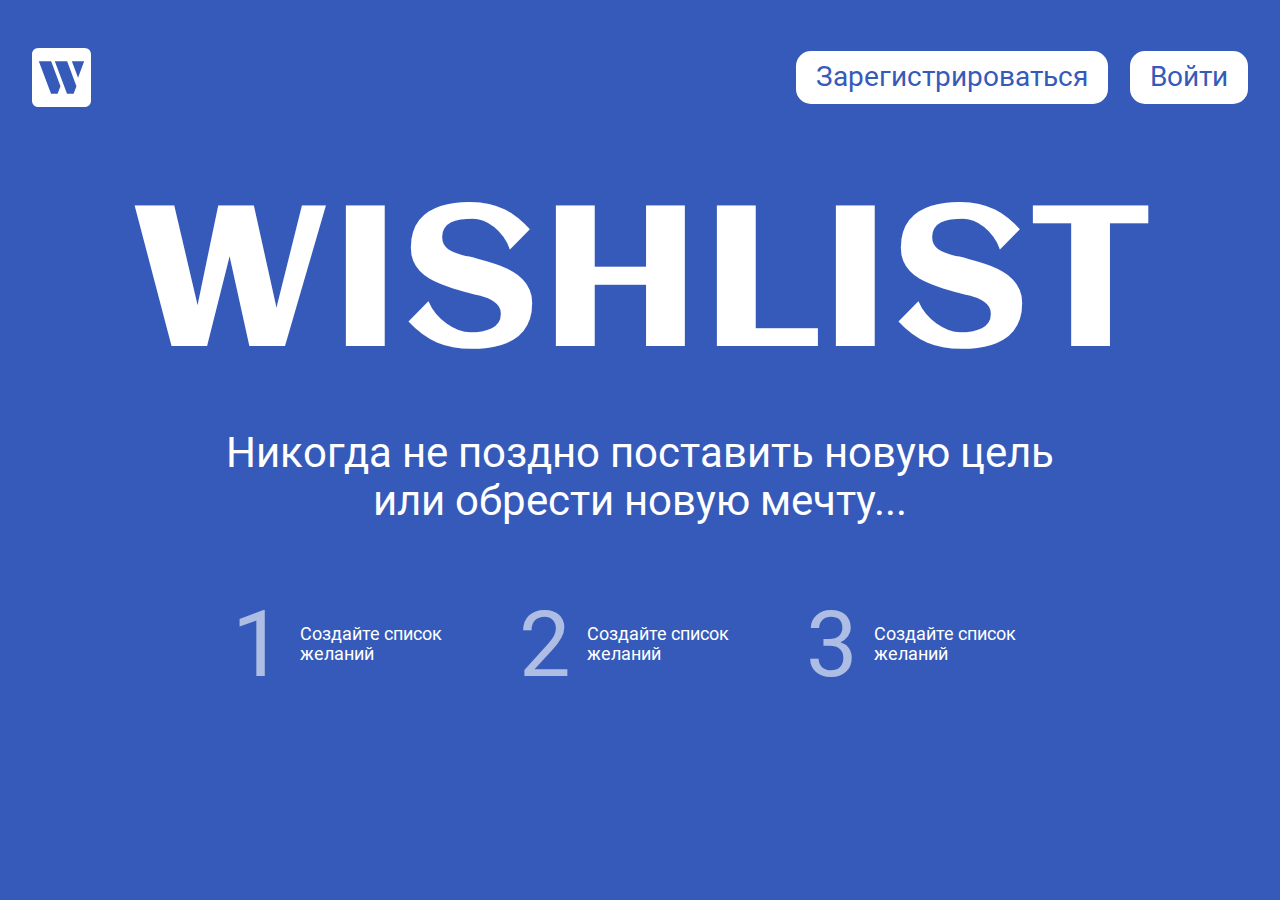
==== commit 92d6103c: "написал функцию createBurgerMenu, начал писать функцию renderModal - рендер модального окна через js" ====
--- a/index.html
+++ b/index.html
@@ -8,11 +8,12 @@
   <link rel="stylesheet" href="style/index.css">
   <title>Wish List - список желаний</title>
 
+  <script src="scripts/director.min.js" defer></script>
   <script src="scripts/index.js" type="module"></script>
 </head>
 
 <body class="page">
-  <header class="main-header">
+  <header class="header">
     <div class="container header__container">
       <a href="/">
         <img src="img/logo.svg" alt="Логотив сервиса Wish List в виде буквы W" class="main-logo">
--- a/style/index.css
+++ b/style/index.css
@@ -7,7 +7,7 @@
 @import 'hero.css';
 @import 'steps.css';
 @import 'wishlist.css';
+@import 'profile.css';
 @import 'categories.css';
-@import 'profile.css';
 @import 'item.css';
 @import 'edit.css';